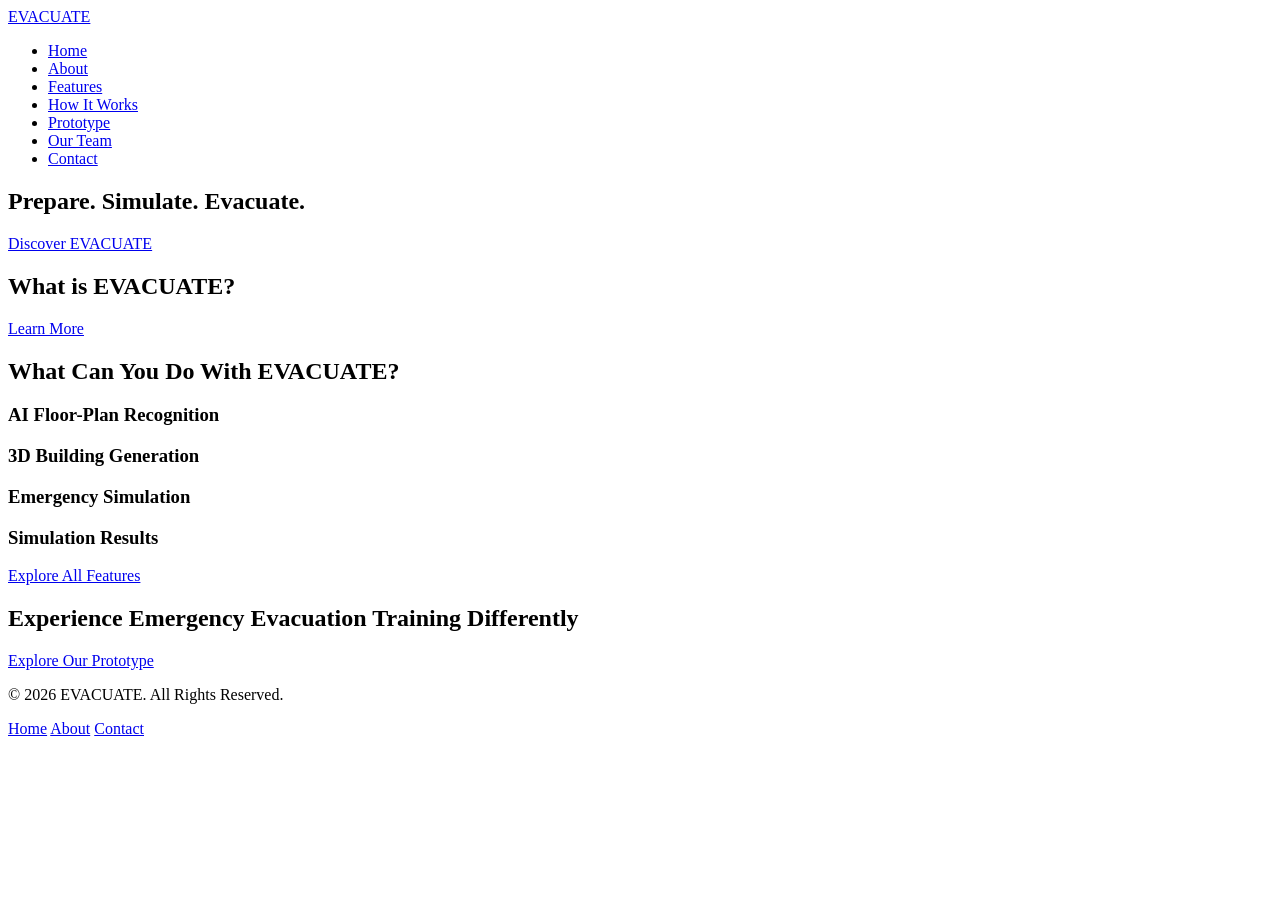
==== index.html @ d9c4f1c8 "Create basic home page structure" ====
<!DOCTYPE html>
<html lang="en">

<head>
    <!-- Basic page settings -->
    <meta charset="UTF-8">
    <meta name="viewport" content="width=device-width, initial-scale=1.0">

    <!-- ADD: Write a short description of EVACUATE for search engines -->
    <meta name="description" content="">

    <title>EVACUATE | Emergency Evacuation Simulator</title>

    <!-- Link the CSS file -->
    <link rel="stylesheet" href="style.css">
</head>

<body>

    <!-- NAVIGATION BAR -->
    <header>
        <nav>

            <!-- ADD: Insert your project logo or keep the project name -->
            <a href="index.html" class="logo">EVACUATE</a>

            <!-- Navigation links -->
            <ul>
                <li><a href="index.html">Home</a></li>
                <li><a href="about.html">About</a></li>
                <li><a href="features.html">Features</a></li>
                <li><a href="how-it-works.html">How It Works</a></li>
                <li><a href="prototype.html">Prototype</a></li>
                <li><a href="team.html">Our Team</a></li>
                <li><a href="contact.html">Contact</a></li>
            </ul>

        </nav>
    </header>


    <main>

        <!-- HERO SECTION -->
        <section id="hero">

            <h1>Prepare. Simulate. Evacuate.</h1>

            <p>
                <!-- ADD: Write a short, attractive introduction explaining
                what EVACUATE does and why people should use it. -->
            </p>

            <!-- Main call-to-action button -->
            <a href="about.html" class="button">Discover EVACUATE</a>

            <!-- ADD: Insert a suitable project image or 3D building screenshot here. -->

        </section>


        <!-- BRIEF PROJECT INTRODUCTION -->
        <section id="introduction">

            <h2>What is EVACUATE?</h2>

            <p>
                <!-- ADD: Briefly explain the purpose of your project.
                Keep this short because the detailed explanation will be
                available on the About page. -->
            </p>

            <a href="about.html" class="button">Learn More</a>

        </section>


        <!-- FEATURE HIGHLIGHTS -->
        <section id="feature-highlights">

            <h2>What Can You Do With EVACUATE?</h2>

            <p>
                <!-- ADD: Write a short introduction to the main features. -->
            </p>

            <div class="feature-container">

                <div class="feature">
                    <h3>AI Floor-Plan Recognition</h3>
                    <p>
                        <!-- ADD: One-sentence feature description. -->
                    </p>
                </div>

                <div class="feature">
                    <h3>3D Building Generation</h3>
                    <p>
                        <!-- ADD: One-sentence feature description. -->
                    </p>
                </div>

                <div class="feature">
                    <h3>Emergency Simulation</h3>
                    <p>
                        <!-- ADD: One-sentence feature description. -->
                    </p>
                </div>

                <div class="feature">
                    <h3>Simulation Results</h3>
                    <p>
                        <!-- ADD: One-sentence feature description. -->
                    </p>
                </div>

            </div>

            <a href="features.html" class="button">Explore All Features</a>

        </section>


        <!-- FINAL CALL TO ACTION -->
        <section id="call-to-action">

            <h2>Experience Emergency Evacuation Training Differently</h2>

            <p>
                <!-- ADD: Write a short message encouraging visitors
                to explore your project. -->
            </p>

            <a href="prototype.html" class="button">Explore Our Prototype</a>

        </section>

    </main>


    <!-- FOOTER -->
    <footer>

        <p>&copy; 2026 EVACUATE. All Rights Reserved.</p>

        <!-- Footer navigation -->
        <div class="footer-links">
            <a href="index.html">Home</a>
            <a href="about.html">About</a>
            <a href="contact.html">Contact</a>
        </div>

        <!-- ADD: Insert social media links if available. -->

    </footer>


    <!-- Link the JavaScript file -->
    <script src="script.js"></script>

</body>
</html>
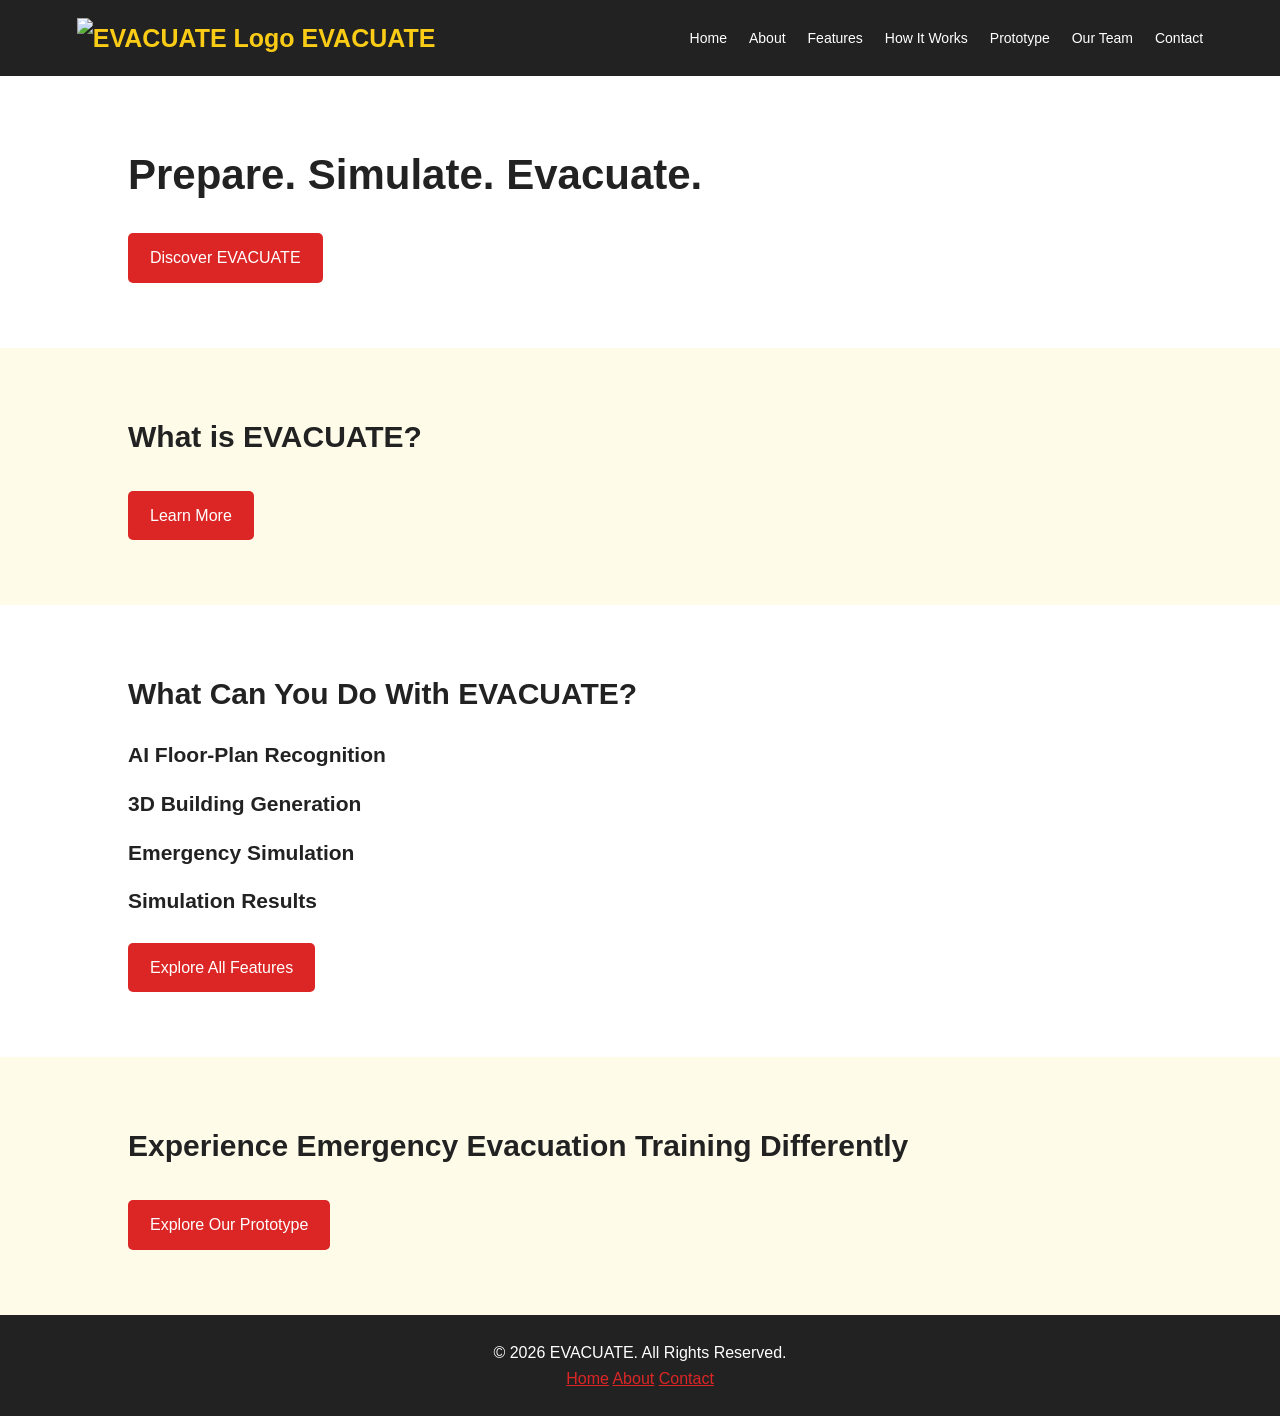
==== commit c7e32611: "Merge 5d3d3ca3ec3cdf00720053e03ad1831f7c666e99 into a1598ffec4e30eeacfa224fcdd3679617e47679a" ====
--- a/index.html
+++ b/index.html
@@ -22,7 +22,10 @@
         <nav>
 
             <!-- ADD: Insert your project logo or keep the project name -->
-            <a href="index.html" class="logo">EVACUATE</a>
+            <a href="index.html" class="logo">
+                <img src="images/evacuate-logo.png" alt="EVACUATE Logo">
+                <span>EVACUATE</span>
+            </a>
 
             <!-- Navigation links -->
             <ul>
@@ -159,4 +162,4 @@
     <script src="script.js"></script>
 
 </body>
-</html>+</html>
--- a/style.css
+++ b/style.css
@@ -0,0 +1,250 @@
+/* =====================================
+   GENERAL PAGE STYLING
+===================================== */
+
+* {
+    margin: 0;
+    padding: 0;
+    box-sizing: border-box;
+}
+
+body {
+    font-family: Arial, sans-serif;
+    background-color: #FFFFFF;
+    color: #444444;
+    line-height: 1.6;
+}
+
+h1, h2, h3 {
+    color: #222222;
+}
+
+h1 {
+    font-size: 42px;
+    margin-bottom: 15px;
+}
+
+h2 {
+    font-size: 30px;
+    margin-bottom: 20px;
+}
+
+h3 {
+    font-size: 21px;
+    margin-bottom: 10px;
+}
+
+p {
+    margin-bottom: 15px;
+}
+
+
+/* =====================================
+   NAVIGATION BAR
+===================================== */
+
+header {
+    background-color: #222222;
+    padding: 18px 6%;
+}
+
+nav {
+    display: flex;
+    justify-content: space-between;
+    align-items: center;
+}
+
+.logo {
+    color: #FACC15;
+    font-size: 25px;
+    font-weight: bold;
+    text-decoration: none;
+}
+
+nav ul {
+    display: flex;
+    list-style: none;
+    gap: 22px;
+}
+
+nav ul li a {
+    color: #FFFFFF;
+    text-decoration: none;
+    font-size: 14px;
+}
+
+nav ul li a:hover {
+    color: #FACC15;
+}
+
+
+/* =====================================
+   GENERAL SECTIONS
+===================================== */
+
+section {
+    padding: 65px 10%;
+}
+
+section:nth-of-type(even) {
+    background-color: #FEFCE8;
+}
+
+section p {
+    max-width: 850px;
+}
+
+
+/* =====================================
+   BUTTONS AND LINKS
+===================================== */
+
+a {
+    color: #DC2626;
+}
+
+section a {
+    display: inline-block;
+    margin-top: 10px;
+    margin-right: 10px;
+    padding: 12px 22px;
+    background-color: #DC2626;
+    color: #FFFFFF;
+    text-decoration: none;
+    border-radius: 5px;
+}
+
+section a:hover {
+    background-color: #B91C1C;
+}
+
+button {
+    background-color: #DC2626;
+    color: #FFFFFF;
+    border: none;
+    padding: 13px 25px;
+    border-radius: 5px;
+    cursor: pointer;
+    font-size: 15px;
+}
+
+button:hover {
+    background-color: #B91C1C;
+}
+
+
+/* =====================================
+   FEATURE AND TEAM CARDS
+===================================== */
+
+.team-member {
+    background-color: #FFFFFF;
+    border: 1px solid #E5E5E5;
+    border-left: 5px solid #F97316;
+    padding: 25px;
+    margin: 20px 0;
+    border-radius: 6px;
+    max-width: 600px;
+}
+
+
+/* =====================================
+   CONTACT FORM
+===================================== */
+
+form {
+    max-width: 600px;
+}
+
+label {
+    display: block;
+    margin-top: 18px;
+    margin-bottom: 6px;
+    color: #222222;
+    font-weight: bold;
+}
+
+input, textarea {
+    width: 100%;
+    padding: 12px;
+    border: 1px solid #E5E5E5;
+    border-radius: 5px;
+    font-family: Arial, sans-serif;
+    font-size: 15px;
+}
+
+textarea {
+    resize: vertical;
+}
+
+form button {
+    margin-top: 20px;
+}
+
+
+/* =====================================
+   FOOTER
+===================================== */
+
+footer {
+    background-color: #222222;
+    color: #FFFFFF;
+    text-align: center;
+    padding: 25px;
+}
+
+footer p {
+    margin: 0;
+}
+
+
+/* =====================================
+   RESPONSIVE DESIGN
+===================================== */
+
+@media (max-width: 900px) {
+
+    nav {
+        flex-direction: column;
+        gap: 15px;
+    }
+
+    nav ul {
+        flex-wrap: wrap;
+        justify-content: center;
+        gap: 12px;
+    }
+
+    section {
+        padding: 45px 7%;
+    }
+
+    h1 {
+        font-size: 34px;
+    }
+
+    h2 {
+        font-size: 26px;
+    }
+}
+
+
+@media (max-width: 500px) {
+
+    nav ul {
+        flex-direction: column;
+        align-items: center;
+    }
+
+    section {
+        padding: 35px 6%;
+    }
+
+    h1 {
+        font-size: 29px;
+    }
+
+    h2 {
+        font-size: 23px;
+    }
+}
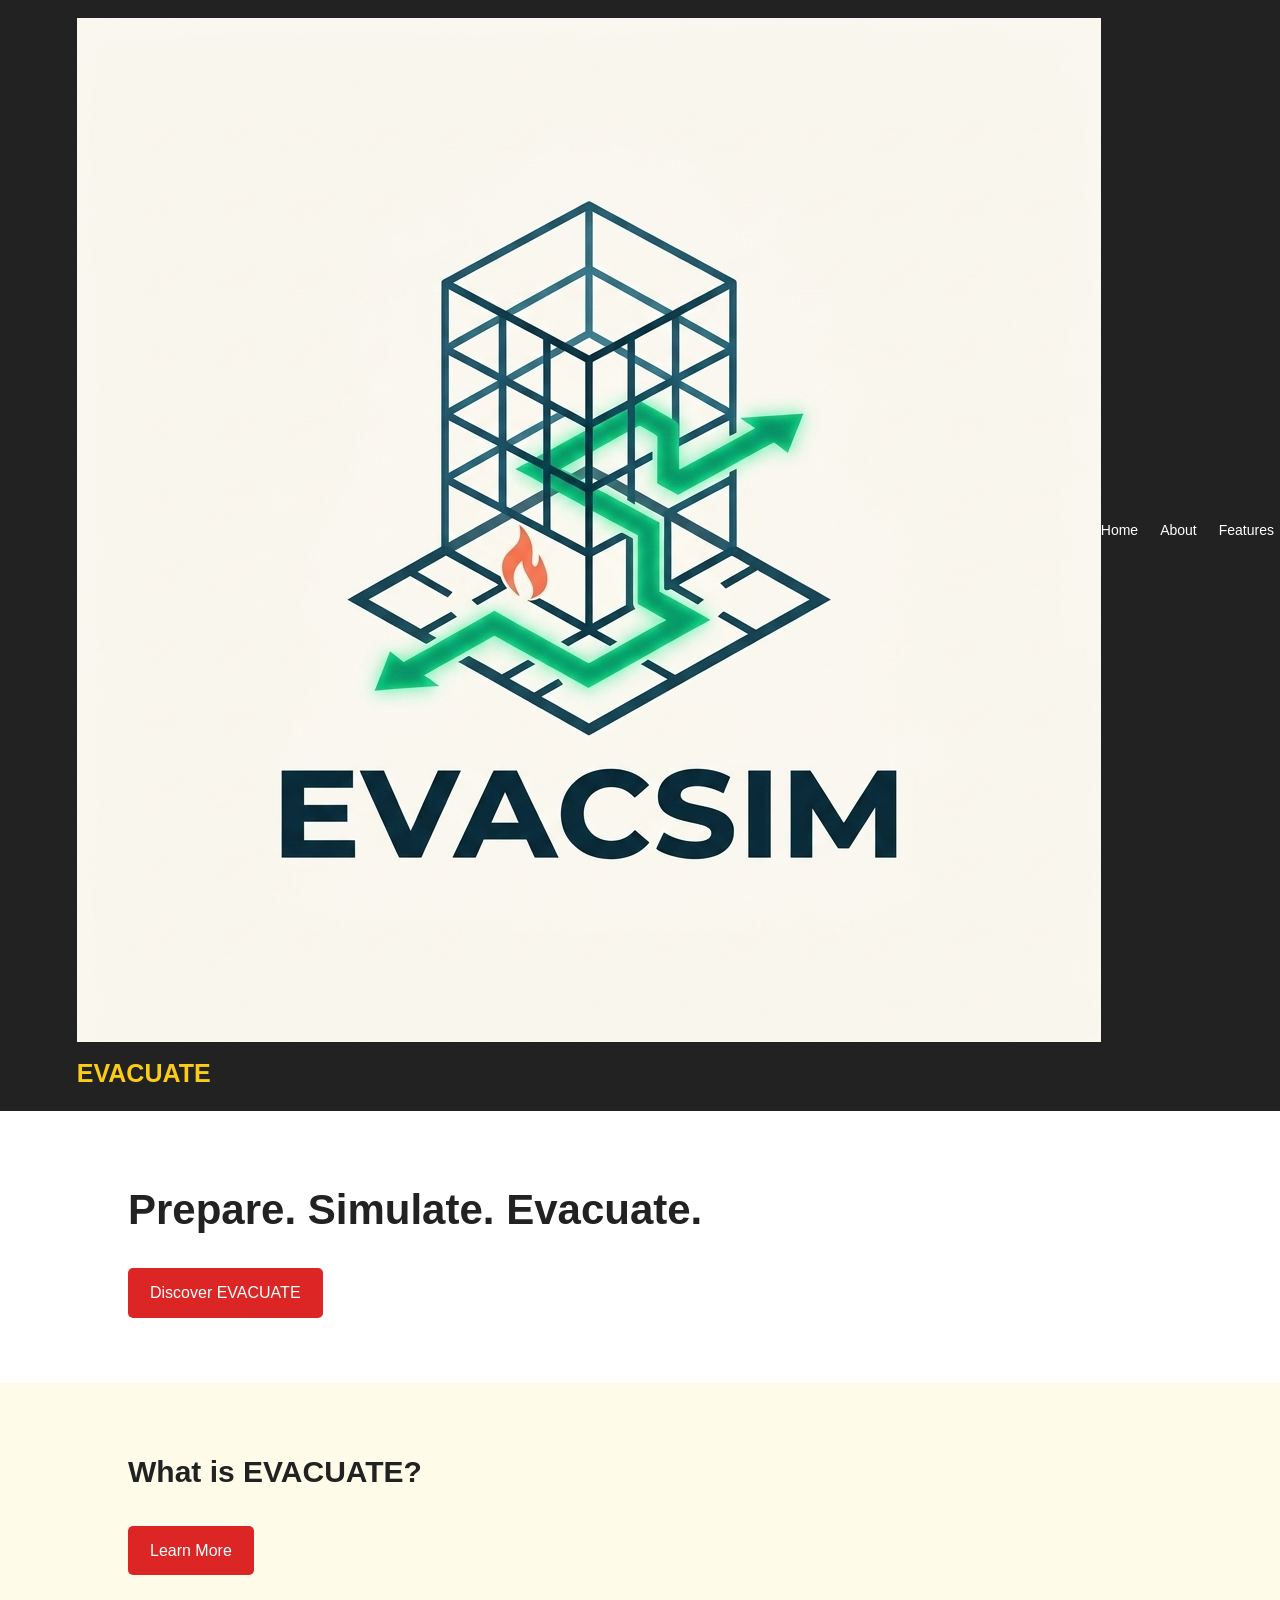
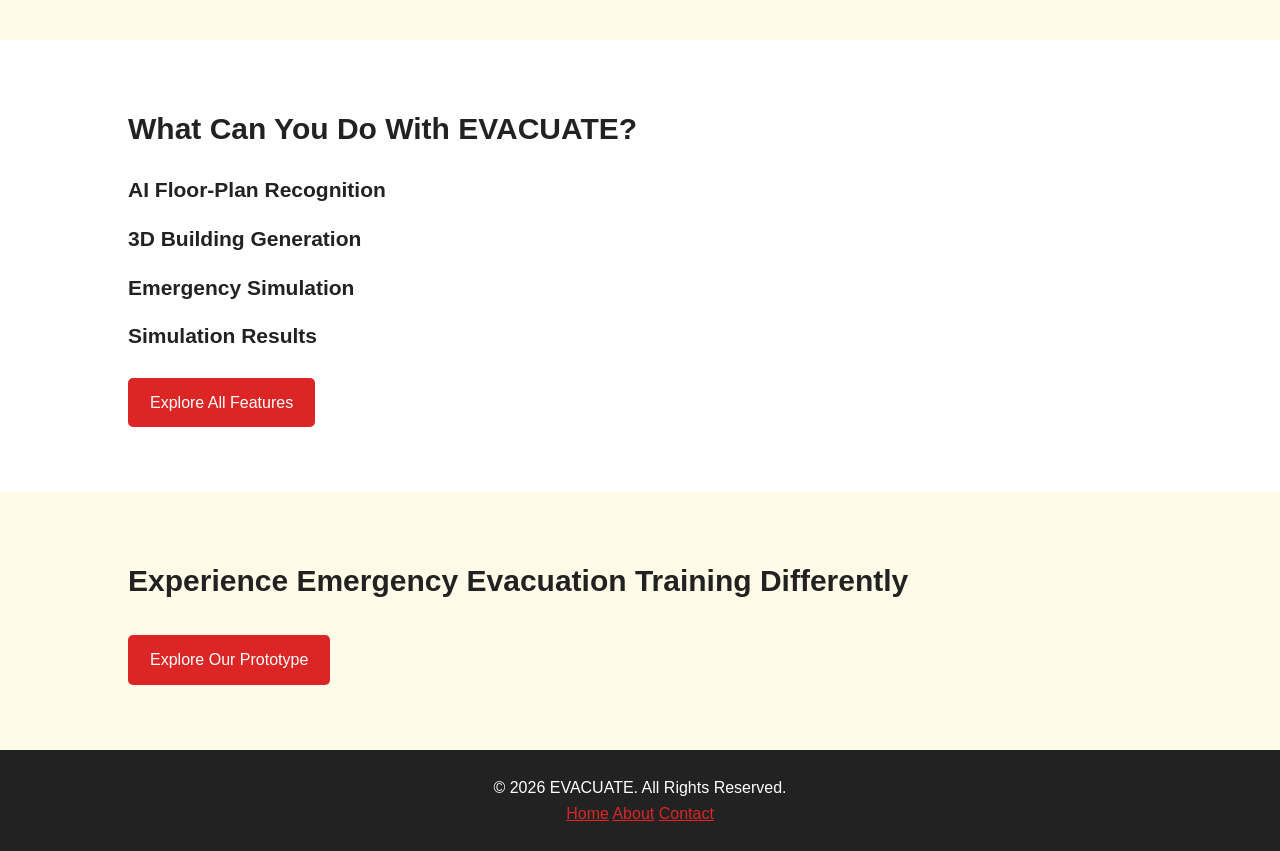
==== commit 29fb6a43: "Update index.html updat" ====
--- a/index.html
+++ b/index.html
@@ -21,11 +21,12 @@
     <header>
         <nav>
 
-            <!-- ADD: Insert your project logo or keep the project name -->
-            <a href="index.html" class="logo">
-                <img src="images/evacuate-logo.png" alt="EVACUATE Logo">
-                <span>EVACUATE</span>
-            </a>
+            <!--project logo -->
+           <a href="index.html" class="logo">
+              <img src="evacuate-logo.jpg"
+                  alt="EVACSIM emergency evacuation simulator logo">
+             <span>EVACUATE</span>
+           </a>
 
             <!-- Navigation links -->
             <ul>
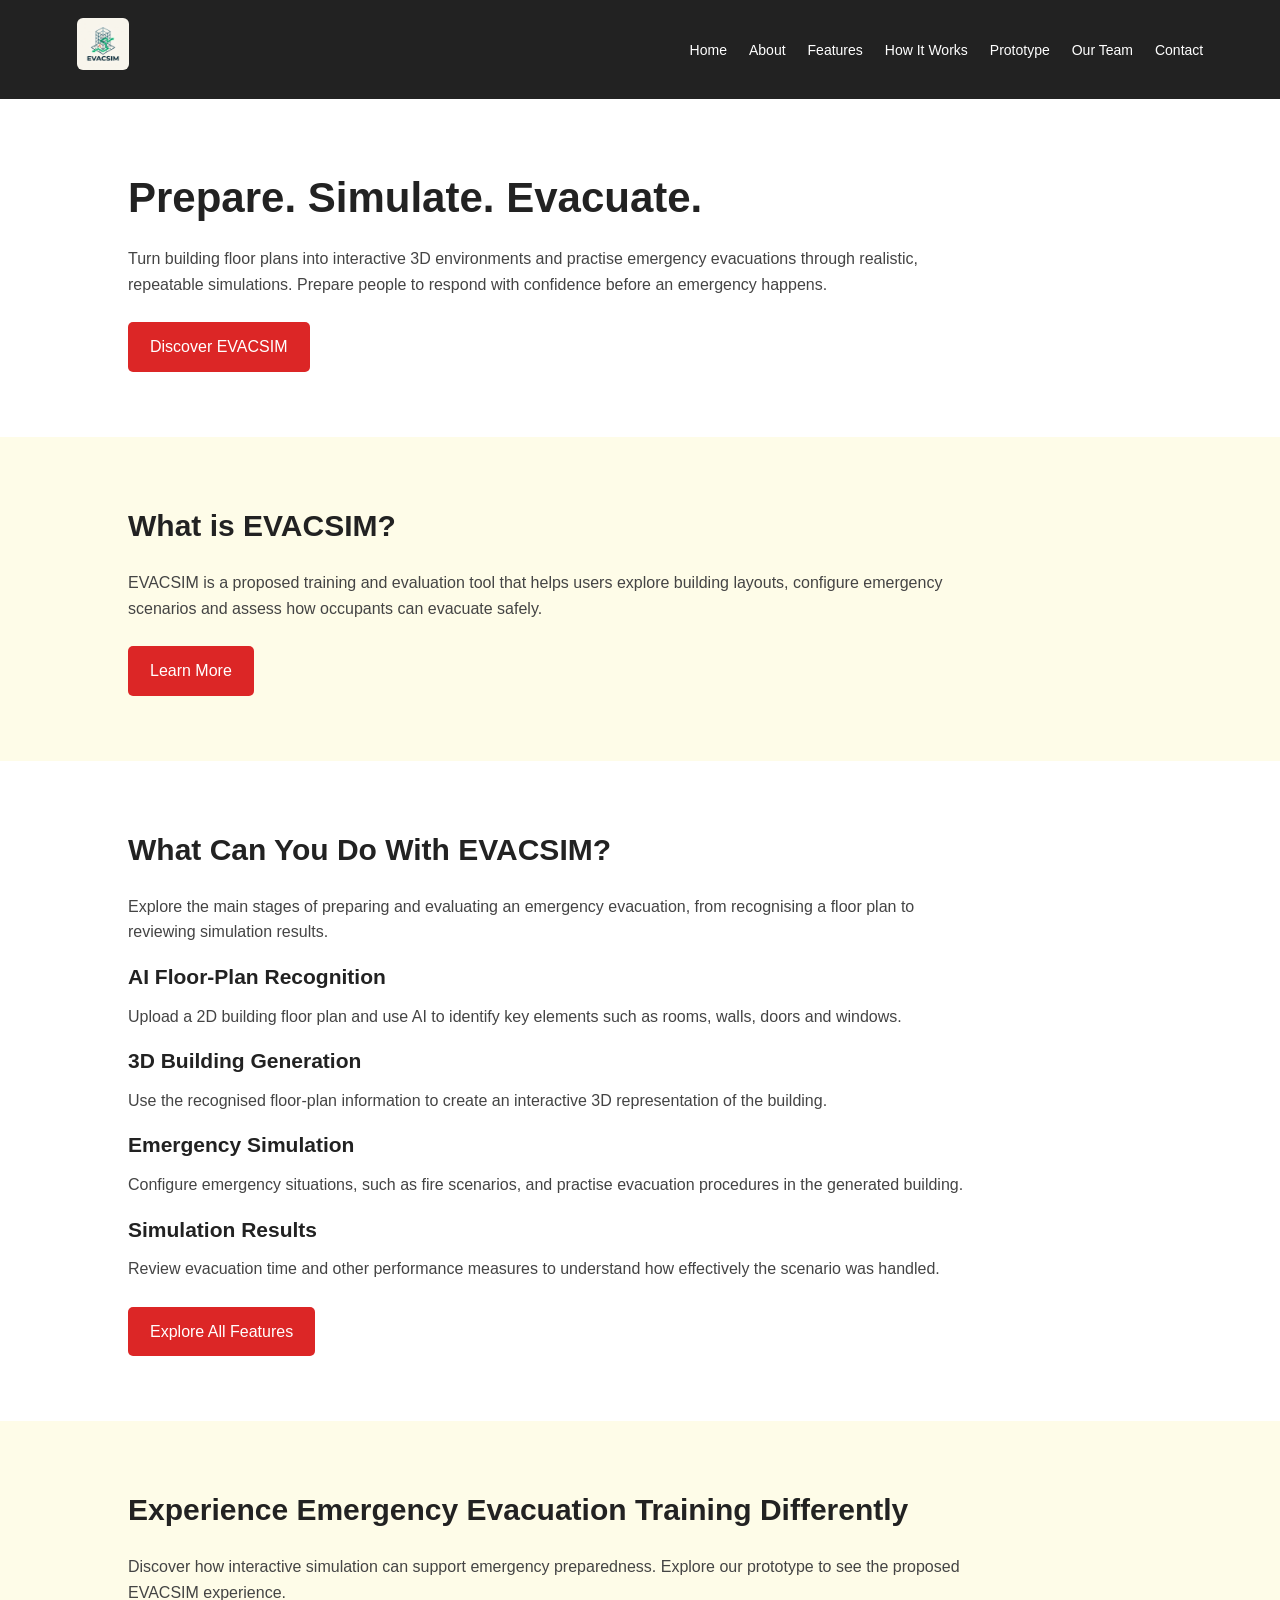
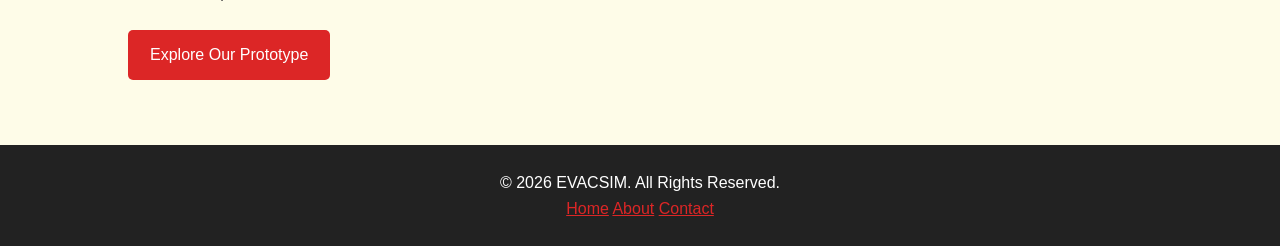
==== commit c53fcf5a: "Update EVACSIM website" ====
--- a/index.html
+++ b/index.html
@@ -6,10 +6,10 @@
     <meta charset="UTF-8">
     <meta name="viewport" content="width=device-width, initial-scale=1.0">
 
-    <!-- ADD: Write a short description of EVACUATE for search engines -->
-    <meta name="description" content="">
+    <!-- ADD: Write a short description of EVACSIM for search engines -->
+    <meta name="description" content="EVACSIM is an AI-assisted emergency evacuation simulator that turns building floor plans into interactive 3D environments for practising and evaluating evacuation scenarios.">
 
-    <title>EVACUATE | Emergency Evacuation Simulator</title>
+    <title>EVACSIM | Emergency Evacuation Simulator</title>
 
     <!-- Link the CSS file -->
     <link rel="stylesheet" href="style.css">
@@ -25,7 +25,7 @@
            <a href="index.html" class="logo">
               <img src="evacuate-logo.jpg"
                   alt="EVACSIM emergency evacuation simulator logo">
-             <span>EVACUATE</span>
+             
            </a>
 
             <!-- Navigation links -->
@@ -51,14 +51,13 @@
             <h1>Prepare. Simulate. Evacuate.</h1>
 
             <p>
-                <!-- ADD: Write a short, attractive introduction explaining
-                what EVACUATE does and why people should use it. -->
+                Turn building floor plans into interactive 3D environments and practise emergency evacuations through realistic, repeatable simulations. Prepare people to respond with confidence before an emergency happens.
             </p>
 
             <!-- Main call-to-action button -->
-            <a href="about.html" class="button">Discover EVACUATE</a>
+            <a href="about.html" class="button">Discover EVACSIM</a>
 
-            <!-- ADD: Insert a suitable project image or 3D building screenshot here. -->
+            
 
         </section>
 
@@ -66,12 +65,10 @@
         <!-- BRIEF PROJECT INTRODUCTION -->
         <section id="introduction">
 
-            <h2>What is EVACUATE?</h2>
+            <h2>What is EVACSIM?</h2>
 
             <p>
-                <!-- ADD: Briefly explain the purpose of your project.
-                Keep this short because the detailed explanation will be
-                available on the About page. -->
+                EVACSIM is a proposed training and evaluation tool that helps users explore building layouts, configure emergency scenarios and assess how occupants can evacuate safely.
             </p>
 
             <a href="about.html" class="button">Learn More</a>
@@ -82,10 +79,10 @@
         <!-- FEATURE HIGHLIGHTS -->
         <section id="feature-highlights">
 
-            <h2>What Can You Do With EVACUATE?</h2>
+            <h2>What Can You Do With EVACSIM?</h2>
 
             <p>
-                <!-- ADD: Write a short introduction to the main features. -->
+                Explore the main stages of preparing and evaluating an emergency evacuation, from recognising a floor plan to reviewing simulation results.
             </p>
 
             <div class="feature-container">
@@ -93,28 +90,28 @@
                 <div class="feature">
                     <h3>AI Floor-Plan Recognition</h3>
                     <p>
-                        <!-- ADD: One-sentence feature description. -->
+                        Upload a 2D building floor plan and use AI to identify key elements such as rooms, walls, doors and windows.
                     </p>
                 </div>
 
                 <div class="feature">
                     <h3>3D Building Generation</h3>
                     <p>
-                        <!-- ADD: One-sentence feature description. -->
+                        Use the recognised floor-plan information to create an interactive 3D representation of the building.
                     </p>
                 </div>
 
                 <div class="feature">
                     <h3>Emergency Simulation</h3>
                     <p>
-                        <!-- ADD: One-sentence feature description. -->
+                        Configure emergency situations, such as fire scenarios, and practise evacuation procedures in the generated building.
                     </p>
                 </div>
 
                 <div class="feature">
                     <h3>Simulation Results</h3>
                     <p>
-                        <!-- ADD: One-sentence feature description. -->
+                        Review evacuation time and other performance measures to understand how effectively the scenario was handled.
                     </p>
                 </div>
 
@@ -131,8 +128,7 @@
             <h2>Experience Emergency Evacuation Training Differently</h2>
 
             <p>
-                <!-- ADD: Write a short message encouraging visitors
-                to explore your project. -->
+                Discover how interactive simulation can support emergency preparedness. Explore our prototype to see the proposed EVACSIM experience.
             </p>
 
             <a href="prototype.html" class="button">Explore Our Prototype</a>
@@ -145,7 +141,7 @@
     <!-- FOOTER -->
     <footer>
 
-        <p>&copy; 2026 EVACUATE. All Rights Reserved.</p>
+        <p>&copy; 2026 EVACSIM. All Rights Reserved.</p>
 
         <!-- Footer navigation -->
         <div class="footer-links">
@@ -163,4 +159,4 @@
     <script src="script.js"></script>
 
 </body>
-</html>
+</html>
--- a/style.css
+++ b/style.css
@@ -59,6 +59,13 @@
     font-size: 25px;
     font-weight: bold;
     text-decoration: none;
+}
+
+.logo img {
+    width: 52px;
+    height: 52px;
+    object-fit: contain;
+    border-radius: 6px;
 }
 
 nav ul {
@@ -247,4 +254,4 @@
     h2 {
         font-size: 23px;
     }
-}+}
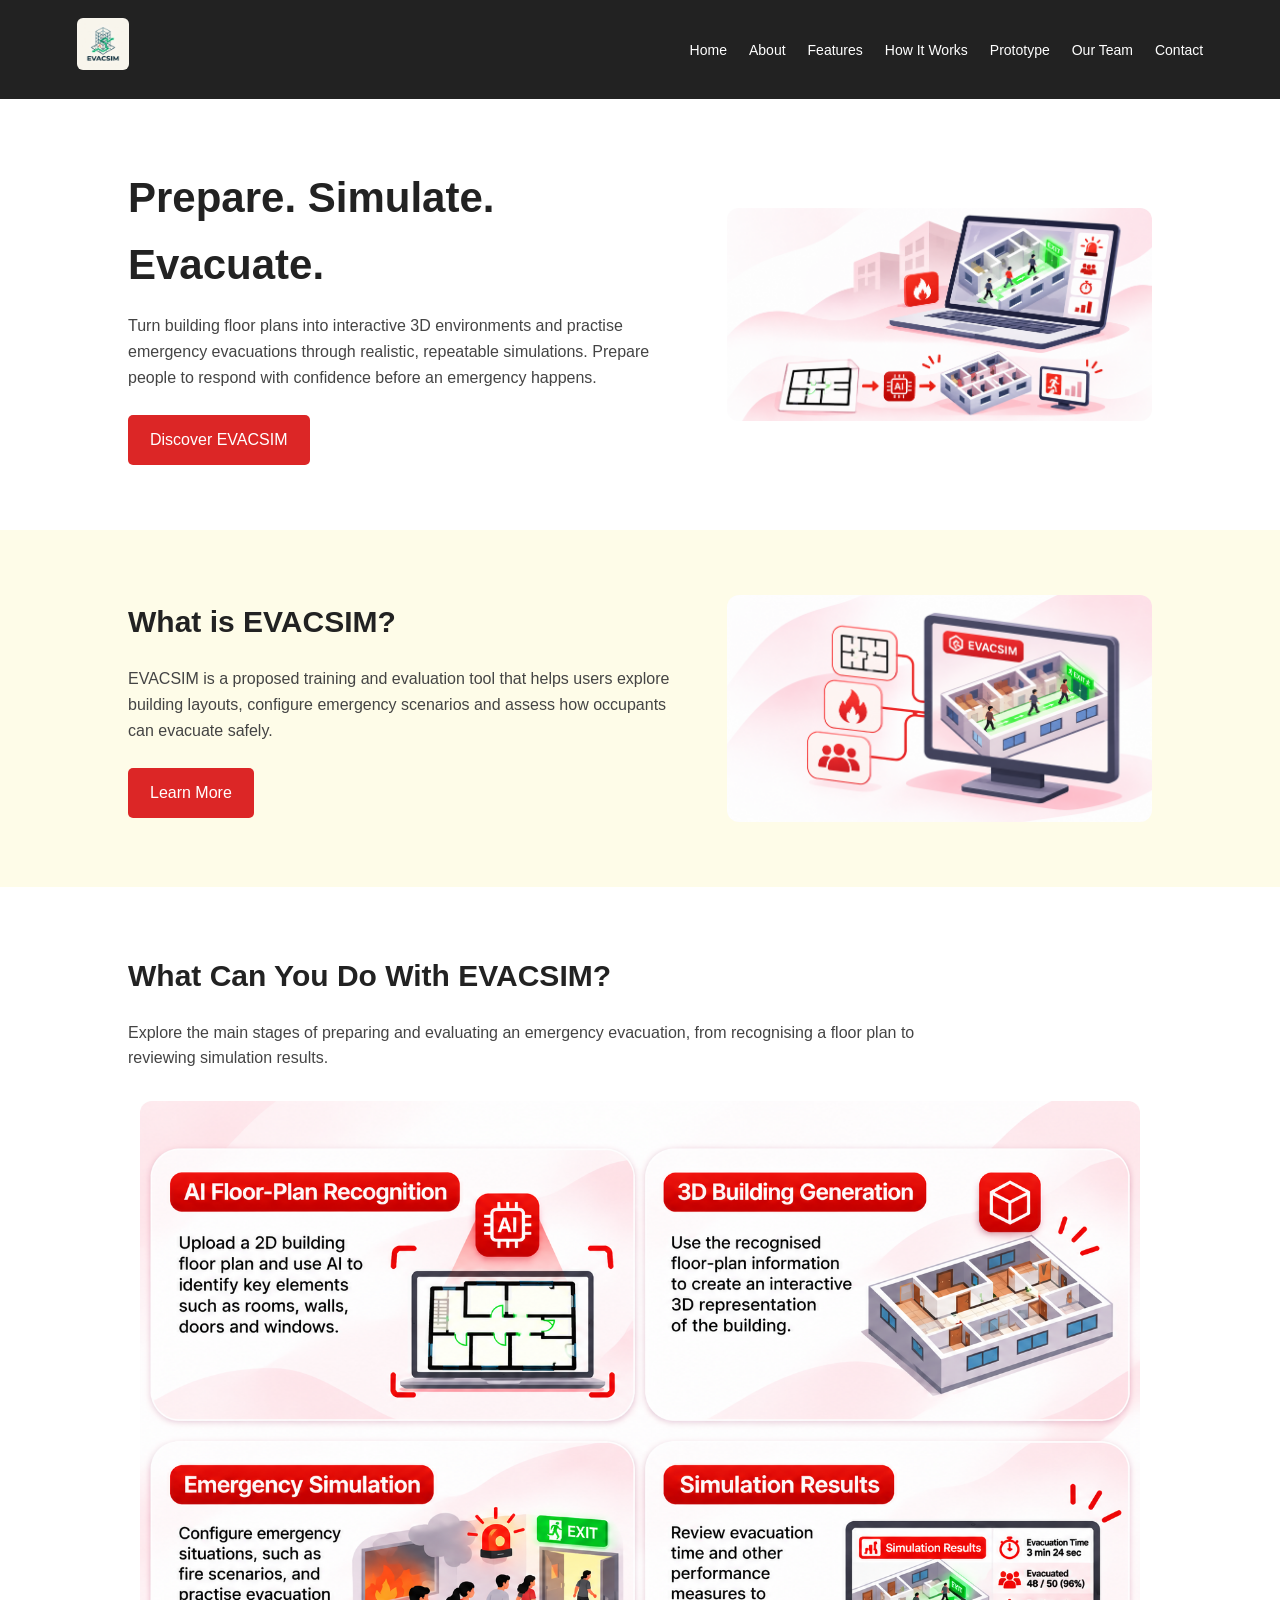
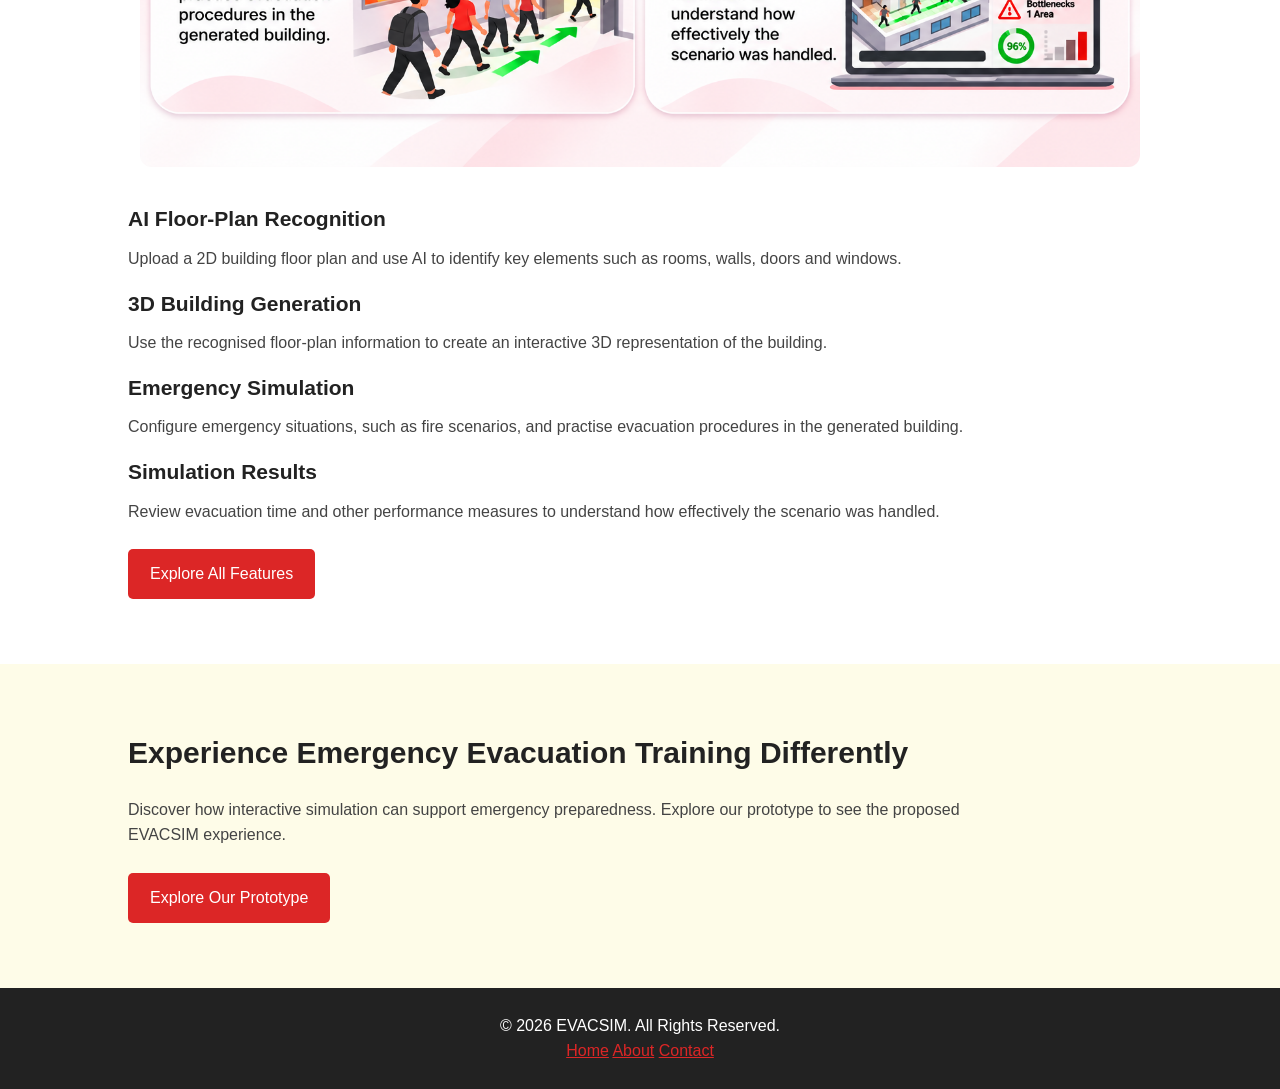
==== commit 8ac010b5: "Add illustrations and update website pages" ====
--- a/index.html
+++ b/index.html
@@ -13,6 +13,70 @@
 
     <!-- Link the CSS file -->
     <link rel="stylesheet" href="style.css">
+
+    <style>
+        /* Homepage image layouts */
+        #hero,
+        #introduction {
+            display: flex;
+            align-items: center;
+            justify-content: space-between;
+            gap: 42px;
+        }
+
+        #hero .home-section-content,
+        #introduction .home-section-content {
+            flex: 1 1 55%;
+            min-width: 0;
+        }
+
+        #hero .home-section-image,
+        #introduction .home-section-image {
+            flex: 0 1 42%;
+            max-width: 42%;
+            margin: 0;
+        }
+
+        .home-section-image img {
+            display: block;
+            width: 100%;
+            height: auto;
+            object-fit: contain;
+            border-radius: 12px;
+        }
+
+        /* Four-feature infographic */
+        .feature-highlights-image {
+            width: 100%;
+            max-width: 1000px;
+            margin: 30px auto 35px;
+            text-align: center;
+        }
+
+        .feature-highlights-image img {
+            display: block;
+            width: 100%;
+            height: auto;
+            object-fit: contain;
+            border-radius: 12px;
+        }
+
+        @media (max-width: 768px) {
+            #hero,
+            #introduction {
+                flex-direction: column;
+                align-items: stretch;
+            }
+
+            #hero .home-section-image,
+            #introduction .home-section-image {
+                flex: none;
+                width: 100%;
+                max-width: 100%;
+            }
+        }
+    </style>
+
 </head>
 
 <body>
@@ -23,7 +87,7 @@
 
             <!--project logo -->
            <a href="index.html" class="logo">
-              <img src="evacuate-logo.jpg"
+              <img src="images/evacuate-logo.jpg"
                   alt="EVACSIM emergency evacuation simulator logo">
              
            </a>
@@ -47,33 +111,44 @@
 
         <!-- HERO SECTION -->
         <section id="hero">
-
-            <h1>Prepare. Simulate. Evacuate.</h1>
-
-            <p>
-                Turn building floor plans into interactive 3D environments and practise emergency evacuations through realistic, repeatable simulations. Prepare people to respond with confidence before an emergency happens.
-            </p>
-
-            <!-- Main call-to-action button -->
-            <a href="about.html" class="button">Discover EVACSIM</a>
-
-            
-
-        </section>
+    <div class="home-section-content">
+        <h1>Prepare. Simulate. Evacuate.</h1>
+
+        <p>
+            Turn building floor plans into interactive 3D environments and practise emergency evacuations through realistic,
+            repeatable simulations. Prepare people to respond with confidence before an emergency happens.
+        </p>
+
+        <a href="about.html" class="button">Discover EVACSIM</a>
+    </div>
+
+    <figure class="home-section-image">
+        <img src="images/EVACSIM AI-Powered Evacuation Simulation.png"
+             alt="Illustration of an EVACSIM evacuation simulation displayed on a laptop"
+             loading="lazy">
+    </figure>
+</section>
 
 
         <!-- BRIEF PROJECT INTRODUCTION -->
         <section id="introduction">
-
-            <h2>What is EVACSIM?</h2>
-
-            <p>
-                EVACSIM is a proposed training and evaluation tool that helps users explore building layouts, configure emergency scenarios and assess how occupants can evacuate safely.
-            </p>
-
-            <a href="about.html" class="button">Learn More</a>
-
-        </section>
+    <div class="home-section-content">
+        <h2>What is EVACSIM?</h2>
+
+        <p>
+            EVACSIM is a proposed training and evaluation tool that helps users explore building layouts, configure emergency
+            scenarios and assess how occupants can evacuate safely.
+        </p>
+
+        <a href="about.html" class="button">Learn More</a>
+    </div>
+
+    <figure class="home-section-image">
+        <img src="images/EVACSIM Evacuation Planning Infographic.png"
+             alt="Illustration showing a building evacuation workflow using floor-plan information and AI"
+             loading="lazy">
+    </figure>
+</section>
 
 
         <!-- FEATURE HIGHLIGHTS -->
@@ -84,6 +159,12 @@
             <p>
                 Explore the main stages of preparing and evaluating an emergency evacuation, from recognising a floor plan to reviewing simulation results.
             </p>
+
+            <figure class="feature-highlights-image">
+                <img src="images/AI-Powered Building Evacuation Workflow.png"
+                     alt="Four EVACSIM feature illustrations: AI floor-plan recognition, 3D building generation, emergency simulation and simulation results"
+                     loading="lazy">
+            </figure>
 
             <div class="feature-container">
 
@@ -153,6 +234,10 @@
         <!-- ADD: Insert social media links if available. -->
 
     </footer>
+	<!-- Back to Top Button -->
+	<button id="backToTop" aria-label="Back to top" title="Back to top">
+    ↑
+	</button>
 
 
     <!-- Link the JavaScript file -->
--- a/style.css
+++ b/style.css
@@ -255,3 +255,109 @@
         font-size: 23px;
     }
 }
+
+/* Back to Top Button */
+#backToTop {
+    position: fixed;
+    bottom: 30px;
+    right: 30px;
+    width: 45px;
+    height: 45px;
+
+    background-color: #e63946;
+    color: white;
+
+    border: none;
+    border-radius: 50%;
+
+    font-size: 25px;
+    font-weight: bold;
+
+    cursor: pointer;
+
+    display: none;
+    align-items: center;
+    justify-content: center;
+
+    z-index: 1000;
+
+    transition: background-color 0.3s, transform 0.3s;
+}
+
+#backToTop:hover {
+    background-color: #b71c2c;
+    transform: translateY(-4px);
+}
+
+/* Contact Introduction with Logo */
+.contact-intro {
+    display: flex;
+    align-items: center;
+    justify-content: space-between;
+    gap: 40px;
+}
+
+.contact-intro-text {
+    flex: 1;
+}
+
+.contact-intro-logo img {
+    width: 180px;
+    height: 180px;
+    object-fit: contain;
+    border-radius: 10px;
+}
+
+/* Responsive layout */
+@media (max-width: 768px) {
+    .contact-intro {
+        flex-direction: column;
+        align-items: flex-start;
+    }
+
+    .contact-intro-logo img {
+        width: 130px;
+        height: 130px;
+    }
+}
+
+/* How It Works - Side-by-Side Layout */
+.workflow-step {
+    display: flex;
+    align-items: center;
+    justify-content: space-between;
+    gap: 40px;
+}
+
+.workflow-content {
+    flex: 1;
+    min-width: 0;
+}
+
+.workflow-image {
+    flex: 0 0 42%;
+    max-width: 42%;
+    margin: 0;
+}
+
+.workflow-image img {
+    display: block;
+    width: 100%;
+    height: auto;
+    object-fit: contain;
+    border-radius: 12px;
+}
+
+/* Mobile Responsive Layout */
+@media (max-width: 768px) {
+    .workflow-step {
+        flex-direction: column;
+        align-items: flex-start;
+    }
+
+    .workflow-image {
+        flex: none;
+        max-width: 100%;
+        width: 100%;
+    }
+}
